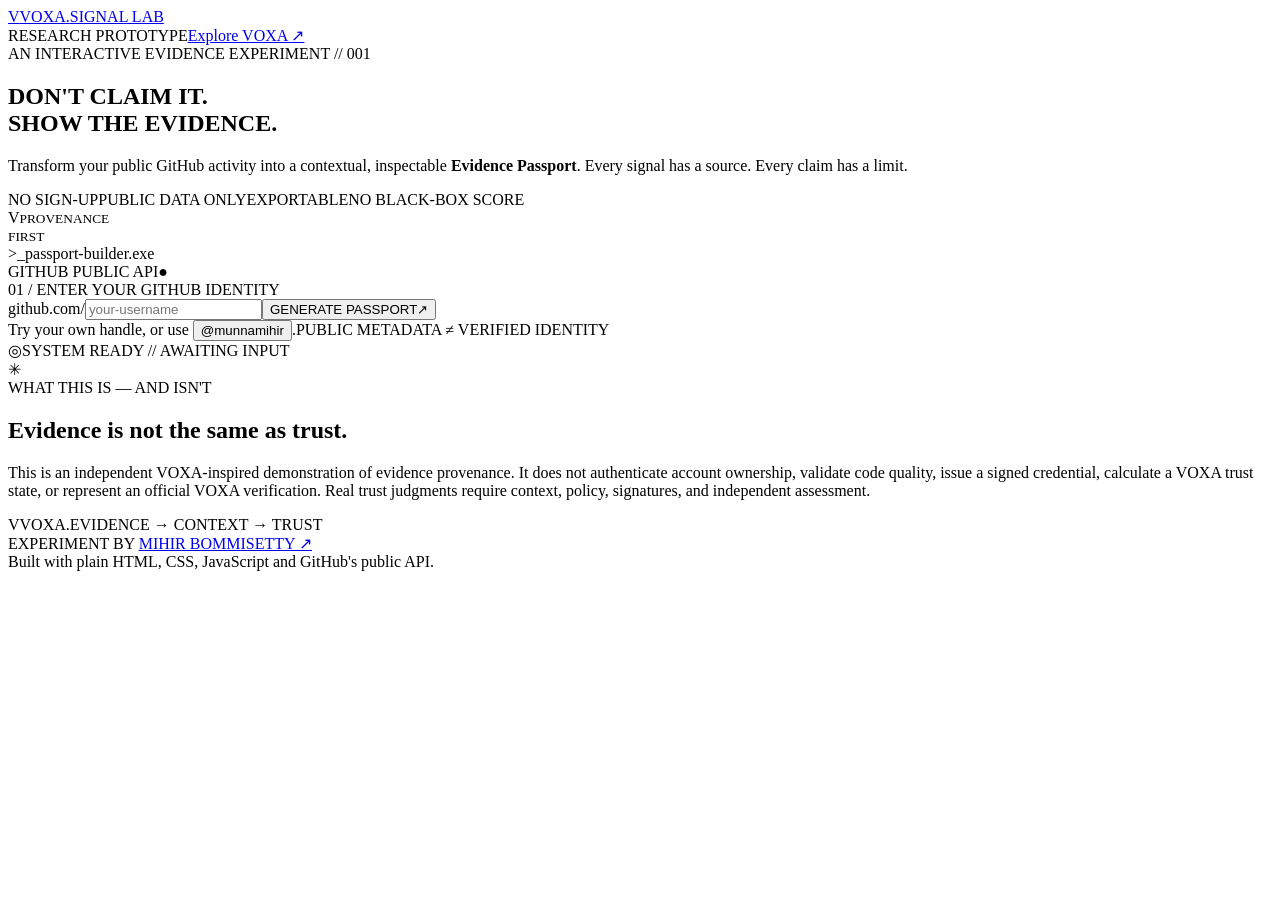
==== voxa-studio/index.html @ b82a83d1 "feat: publish VOXA Signal Lab visitor app (voxa-studio/index.html)" ====
<!doctype html>
<html lang="en">
<head>
  <meta charset="utf-8" />
  <meta name="viewport" content="width=device-width, initial-scale=1" />
  <meta name="theme-color" content="#080c16" />
  <meta name="description" content="VOXA Signal Lab: turn public GitHub repository evidence into a transparent, inspectable portfolio card. No fake trust scores, no login required." />
  <title>VOXA // Signal Lab — Create an Evidence Passport</title>
  <link rel="icon" href="data:image/svg+xml,%3Csvg xmlns='http://www.w3.org/2000/svg' viewBox='0 0 64 64'%3E%3Crect width='64' height='64' rx='14' fill='%23080c16'/%3E%3Cpath d='M13 18 31 49 51 18' fill='none' stroke='%2358f0d0' stroke-width='6'/%3E%3C/svg%3E" />
  <link rel="stylesheet" href="./styles.css" />
  <script defer src="./app.js"></script>
</head>
<body>
  <div class="ambience" aria-hidden="true"><div class="halo h1"></div><div class="halo h2"></div></div>
  <div class="shell">
    <header class="topbar">
      <a class="brand" href="./" aria-label="VOXA Signal Lab home"><span class="brand-mark">V</span><span class="brand-name">VOXA<span class="muted-dot">.</span></span><span class="brand-divider"></span><span class="brand-context">SIGNAL LAB</span></a>
      <div class="top-actions"><span class="online"><span class="online-dot"></span> RESEARCH PROTOTYPE</span><a class="outline-link" href="https://voxa-wine-alpha.vercel.app/" target="_blank" rel="noopener noreferrer">Explore VOXA <span aria-hidden="true">↗</span></a></div>
    </header>
    <main>
      <section class="hero">
        <div class="eyebrow"><span class="eyebrow-line"></span> AN INTERACTIVE EVIDENCE EXPERIMENT <span class="mono tiny">// 001</span></div>
        <div class="hero-columns">
          <div class="hero-copy">
            <h1>DON'T CLAIM IT.<br /><span>SHOW THE EVIDENCE.</span></h1>
            <p class="hero-description">Transform your public GitHub activity into a contextual, inspectable <strong>Evidence Passport</strong>. Every signal has a source. Every claim has a limit.</p>
            <div class="hero-badges"><span>NO SIGN-UP</span><span>PUBLIC DATA ONLY</span><span>EXPORTABLE</span><span>NO BLACK-BOX SCORE</span></div>
          </div>
          <div class="radar" aria-hidden="true"><div class="radar-ring outer"></div><div class="radar-ring middle"></div><div class="radar-ring inner"></div><div class="radar-cross x"></div><div class="radar-cross y"></div><div class="radar-core"><span>V</span><small>PROVENANCE<br />FIRST</small></div><div class="radar-point p1"></div><div class="radar-point p2"></div><div class="radar-point p3"></div><div class="radar-scan"></div></div>
        </div>
      </section>
      <section class="console" aria-label="Create an evidence passport">
        <div class="panel-top"><div class="panel-title"><span class="terminal-icon">&gt;_</span><span>passport-builder.exe</span></div><div class="panel-top-right"><span>GITHUB PUBLIC API</span><span class="console-indicator">●</span></div></div>
        <div class="console-body">
          <label class="input-label" for="githubUsername">01 / ENTER YOUR GITHUB IDENTITY</label>
          <form id="scanForm" class="entry-row"><span class="entry-prefix">github.com/</span><input id="githubUsername" name="username" placeholder="your-username" autocomplete="off" spellcheck="false" maxlength="39" required aria-describedby="scanHelp" /><button id="scanButton" type="submit"><span id="scanButtonText">GENERATE PASSPORT</span><span aria-hidden="true">↗</span></button></form>
          <div class="input-footer"><span id="scanHelp">Try your own handle, or use <button type="button" id="demoHandle" class="text-button">@munnamihir</button>.</span><span>PUBLIC METADATA ≠ VERIFIED IDENTITY</span></div>
          <div id="statusPanel" class="status-panel" role="status" aria-live="polite"><span class="status-icon">◎</span><span id="statusText">SYSTEM READY // AWAITING INPUT</span></div>
        </div>
      </section>
      <section id="results" class="results" hidden aria-label="Generated evidence passport">
        <div class="results-heading"><div><div class="section-eyebrow">SCAN COMPLETE / EVIDENCE INSPECTOR</div><h2>Your public signal. <span>In context.</span></h2></div><span id="lastUpdated" class="results-date"></span></div>
        <div class="dashboard">
          <div class="glass identity-card"><div class="card-overline">SUBJECT // PUBLIC GITHUB PROFILE</div><div class="identity-line"><img id="avatar" class="avatar" alt="GitHub profile avatar" src="" /><div><div id="displayName" class="identity-name">—</div><a id="profileLink" href="#" target="_blank" rel="noopener noreferrer" class="identity-handle">— ↗</a></div></div><p class="identity-note">Account metadata is retrieved from GitHub. The person controlling this session has <strong>not</strong> been identity-verified by VOXA.</p><div class="stat-row"><div><strong id="repoCount">—</strong><small>PUBLIC OWNED REPOS<br />IN SAMPLE</small></div><div><strong id="starCount">—</strong><small>STARS ON SAMPLED<br />REPOSITORIES</small></div><div><strong id="langCount">—</strong><small>PRIMARY<br />LANGUAGES</small></div></div></div>
          <div class="glass breakdown-card"><div class="card-overline">DISTRIBUTION // PRIMARY REPO LANGUAGES</div><div class="chart-flex"><div id="donut" class="donut" role="img" aria-label="Language distribution"><div class="donut-inner"><b id="donutCenter">—</b><small>REPOS</small></div></div><div id="legend" class="legend"></div></div><p class="small-note">One primary-language count per repository, not code-byte proportions or a measure of skill.</p></div>
          <div class="glass context-card"><div class="card-overline">CONTEXT ENGINE // TRANSPARENT KEYWORDS</div><label class="input-label" for="contextSelect">CHOOSE WHAT TO EXPLORE</label><select id="contextSelect"><option value="all">All public engineering activity</option><option value="security">Security & cryptography</option><option value="ai">AI & automation</option><option value="reliability">Reliability & safety</option><option value="platforms">Systems & infrastructure</option></select><p id="contextDescription" class="context-explanation"></p><div class="context-result"><strong id="contextCount">—</strong><span>REPOS MATCHING THIS CONTEXT<br /><em>Keyword match only — not an ability rating</em></span></div><div class="transparent-tag">RULE-BASED • INSPECTABLE • NOT A TRUST SCORE</div></div>
          <div class="glass orbit-card"><div class="card-overline">EVIDENCE GRAPH // FOLLOW THE SOURCE</div><div class="orbit-hint">Click a node to open the actual repository.</div><div id="orbitViz" class="orbit-viz"><div class="orbit-grid"></div><div id="orbitNodes"></div><div class="orbit-center">YOU<span>PUBLIC<br />EVIDENCE</span></div></div><p class="small-note">Orbit layout is illustrative. Node positions do not imply social trust, influence or relationships.</p></div>
        </div>
        <div class="glass manifest"><div class="manifest-head"><div><div class="card-overline">PROVENANCE / EVIDENCE MANIFEST</div><h3>Inspect what went into your card.</h3></div><span id="sampleNote" class="pill">PUBLIC SOURCE DATA</span></div><div id="repoList" class="repo-list"></div><div class="manifest-end">Every repository link opens on GitHub. Data can change after this scan.</div></div>
        <div class="glass output-panel"><div><div class="card-overline">OUTPUT / YOUR PORTABLE ARTIFACT</div><h3>Take the evidence with you.</h3><p>Export a stylish SVG passport, copy a link to recreate the scan, or download a transparent machine-readable evidence manifest.</p><div class="output-buttons"><button id="downloadSvg" class="primary-small" type="button">↓ DOWNLOAD CARD .SVG</button><button id="downloadJson" type="button">↓ EVIDENCE .JSON</button><button id="copyLink" type="button">⧉ COPY SHARE LINK</button><button id="copyBadge" type="button">⧉ COPY GITHUB BADGE</button></div><p id="copyStatus" role="status" aria-live="polite" class="small-note"></p></div><div id="cardPreview" class="card-preview" aria-label="Passport SVG preview"></div></div>
      </section>
      <section class="ethos"><div class="ethos-icon">✳</div><div><div class="section-eyebrow">WHAT THIS IS — AND ISN'T</div><h2>Evidence is not the same as trust.</h2><p>This is an independent VOXA-inspired demonstration of evidence provenance. It does not authenticate account ownership, validate code quality, issue a signed credential, calculate a VOXA trust state, or represent an official VOXA verification. Real trust judgments require context, policy, signatures, and independent assessment.</p></div></section>
    </main>
    <footer><div class="brand foot-brand"><span class="brand-mark">V</span><span class="brand-name">VOXA<span class="muted-dot">.</span></span><span class="brand-context">EVIDENCE → CONTEXT → TRUST</span></div><div>EXPERIMENT BY <a href="https://github.com/munnamihir" target="_blank" rel="noopener noreferrer">MIHIR BOMMISETTY ↗</a><br /><span>Built with plain HTML, CSS, JavaScript and GitHub's public API.</span></div></footer>
  </div>
</body>
</html>
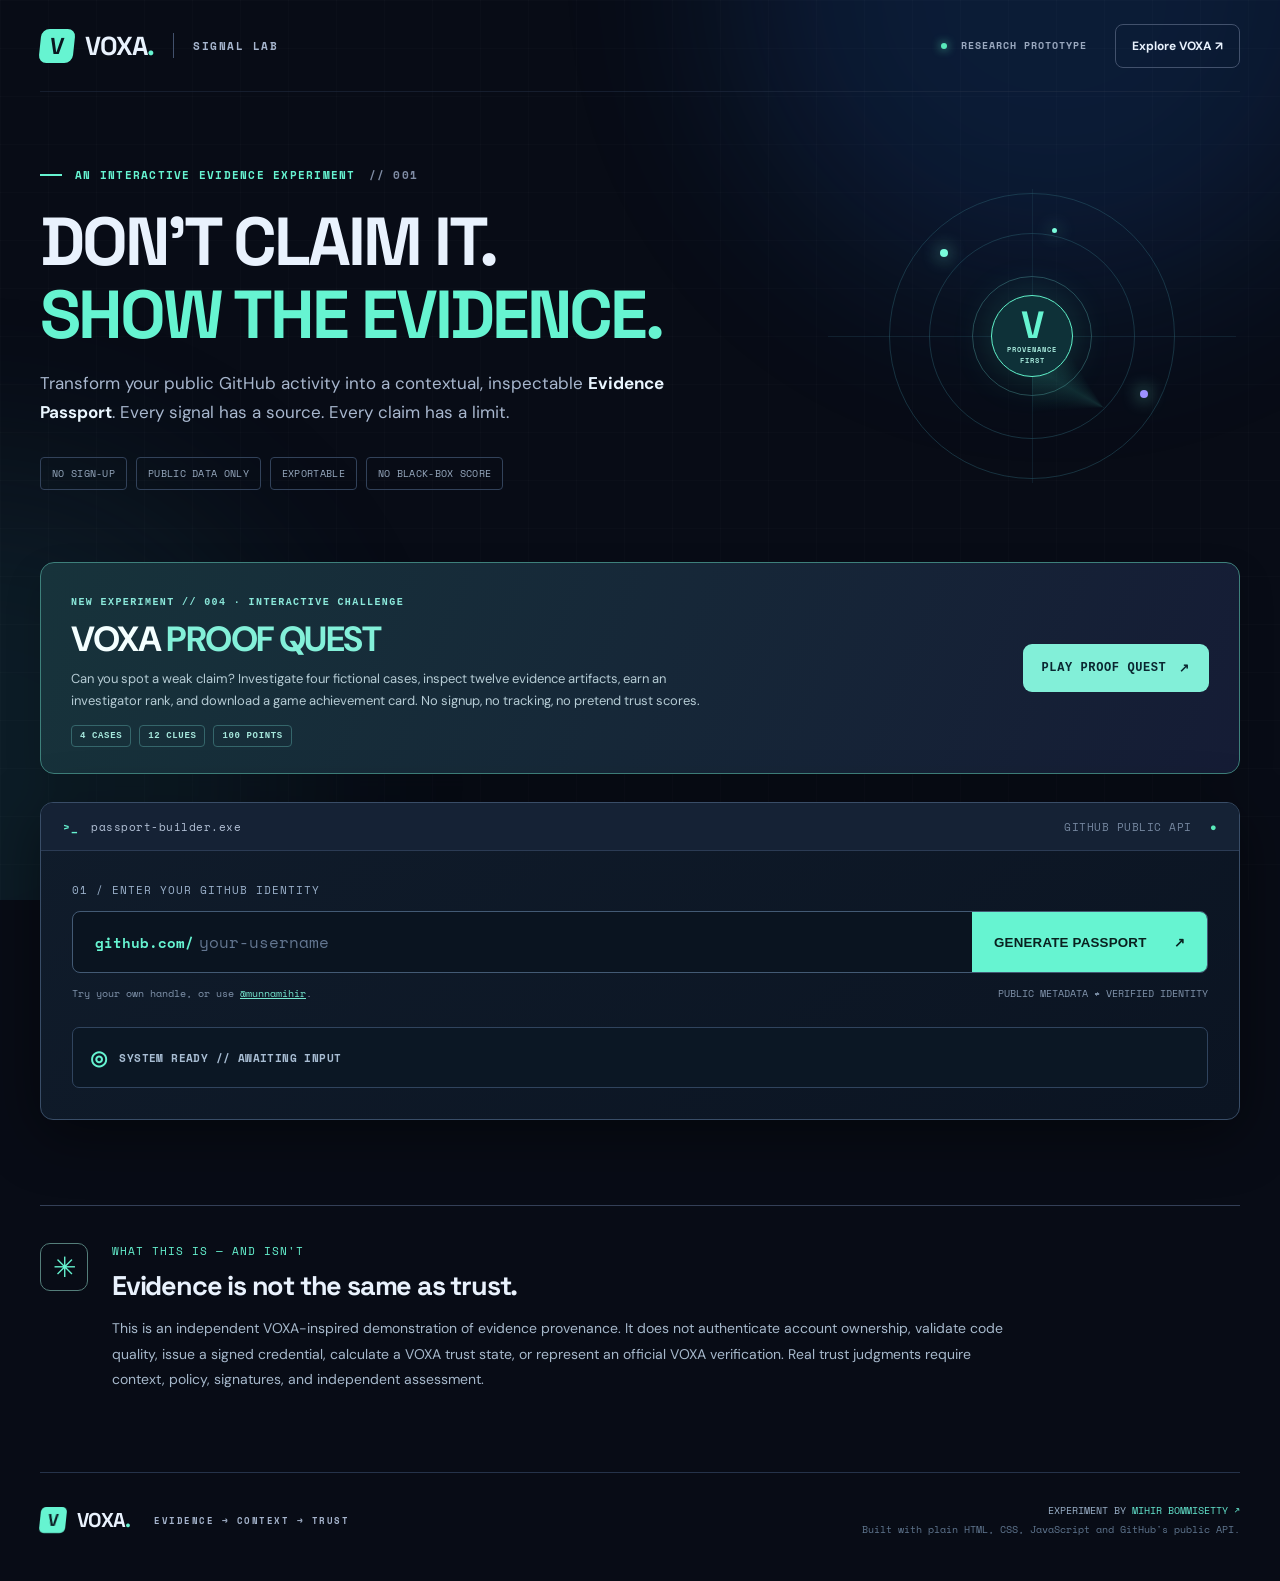
==== commit af724e31: "feat: add playable VOXA Proof Quest and Signal Lab launch panel" ====
--- a/voxa-studio/index.html
+++ b/voxa-studio/index.html
@@ -9,6 +9,10 @@
   <link rel="icon" href="data:image/svg+xml,%3Csvg xmlns='http://www.w3.org/2000/svg' viewBox='0 0 64 64'%3E%3Crect width='64' height='64' rx='14' fill='%23080c16'/%3E%3Cpath d='M13 18 31 49 51 18' fill='none' stroke='%2358f0d0' stroke-width='6'/%3E%3C/svg%3E" />
   <link rel="stylesheet" href="./styles.css" />
   <script defer src="./app.js"></script>
+<style>
+.proof-quest-promo{display:flex;align-items:center;justify-content:space-between;gap:28px;margin:16px 0 28px;padding:26px 30px;border:1px solid #3e807b;border-radius:14px;background:linear-gradient(112deg,#17333b,#151c35);box-shadow:0 15px 36px rgba(0,0,0,.15)}
+.proof-quest-copy{min-width:0;max-width:700px}.proof-quest-eyebrow{font:700 10px ui-monospace,monospace;letter-spacing:.14em;color:#8be9db}.proof-quest-promo h2{font-size:clamp(23px,3vw,35px);margin:8px 0;color:#f4ffff;line-height:1.2;letter-spacing:-.04em}.proof-quest-promo h2 span{color:#83f0d9}.proof-quest-promo p{max-width:660px;color:#b6ccd5;font-size:13px;line-height:1.7;margin:0 0 13px}.proof-quest-tags{display:flex;gap:8px;flex-wrap:wrap}.proof-quest-tags span{border:1px solid #35666b;border-radius:4px;padding:5px 8px;font:700 9px ui-monospace,monospace;letter-spacing:.07em;color:#a6e8dd}.proof-quest-start{display:inline-flex;align-items:center;justify-content:center;white-space:nowrap;min-width:184px;min-height:48px;padding:13px 19px;border-radius:9px;background:#82efd8;color:#0a2731!important;font:800 12px ui-monospace,monospace;letter-spacing:.05em;text-decoration:none}.proof-quest-start:hover{filter:brightness(1.10)}.proof-quest-start:focus-visible{outline:3px solid white;outline-offset:4px}.proof-quest-start span{margin-left:13px}@media(max-width:720px){.proof-quest-promo{flex-direction:column;align-items:stretch;padding:22px}.proof-quest-start{width:100%}}
+</style>
 </head>
 <body>
   <div class="ambience" aria-hidden="true"><div class="halo h1"></div><div class="halo h2"></div></div>
@@ -29,6 +33,15 @@
           <div class="radar" aria-hidden="true"><div class="radar-ring outer"></div><div class="radar-ring middle"></div><div class="radar-ring inner"></div><div class="radar-cross x"></div><div class="radar-cross y"></div><div class="radar-core"><span>V</span><small>PROVENANCE<br />FIRST</small></div><div class="radar-point p1"></div><div class="radar-point p2"></div><div class="radar-point p3"></div><div class="radar-scan"></div></div>
         </div>
       </section>
+      <section class="proof-quest-promo" aria-labelledby="proofQuestPromoHeading">
+  <div class="proof-quest-copy">
+    <span class="proof-quest-eyebrow">NEW EXPERIMENT // 004 · INTERACTIVE CHALLENGE</span>
+    <h2 id="proofQuestPromoHeading">VOXA <span>PROOF QUEST</span></h2>
+    <p>Can you spot a weak claim? Investigate four fictional cases, inspect twelve evidence artifacts, earn an investigator rank, and download a game achievement card. No signup, no tracking, no pretend trust scores.</p>
+    <div class="proof-quest-tags"><span>4 CASES</span><span>12 CLUES</span><span>100 POINTS</span></div>
+  </div>
+  <a class="proof-quest-start" href="./proof-quest/" aria-label="Play VOXA Proof Quest">PLAY PROOF QUEST <span aria-hidden="true">↗</span></a>
+</section>
       <section class="console" aria-label="Create an evidence passport">
         <div class="panel-top"><div class="panel-title"><span class="terminal-icon">&gt;_</span><span>passport-builder.exe</span></div><div class="panel-top-right"><span>GITHUB PUBLIC API</span><span class="console-indicator">●</span></div></div>
         <div class="console-body">
--- a/voxa-studio/styles.css
+++ b/voxa-studio/styles.css
@@ -0,0 +1,6 @@
+@import url('https://fonts.googleapis.com/css2?family=DM+Sans:wght@400;500;600;700;800&family=Space+Grotesk:wght@400;500;600;700&family=Space+Mono:wght@400;700&display=swap');
+:root{color-scheme:dark;--bg:#080c16;--panel:#0d1422;--panel2:#111a2a;--line:#28334a;--muted:#8d9ab2;--white:#e9f2fd;--teal:#66f4d1;--cyan:#57cfff;--purple:#a694ff;--gold:#ffcb74;--blue:#5276ff;font-family:'DM Sans',sans-serif}*{box-sizing:border-box}html{scroll-behavior:smooth}body{margin:0;background:var(--bg);color:var(--white);min-width:320px}body:before{content:"";position:fixed;inset:0;background-image:linear-gradient(#ffffff04 1px,transparent 1px),linear-gradient(90deg,#ffffff04 1px,transparent 1px);background-size:48px 48px;pointer-events:none;z-index:-1}.ambience{position:fixed;inset:0;overflow:hidden;pointer-events:none;z-index:-2}.halo{position:absolute;width:650px;height:650px;border-radius:100%;filter:blur(95px);opacity:.16}.halo.h1{top:-350px;right:-100px;background:#216fe1}.halo.h2{top:460px;left:-350px;background:#286f7d}.shell{width:min(1200px,calc(100% - 56px));margin:auto}.topbar{min-height:92px;display:flex;align-items:center;justify-content:space-between;border-bottom:1px solid #24304780;gap:16px}.brand{display:flex;align-items:center;text-decoration:none;color:var(--white);gap:11px}.brand-mark{display:flex;align-items:center;justify-content:center;background:var(--teal);color:#0a1720;width:34px;height:34px;border-radius:8px;font:900 23px 'Space Grotesk',Arial,sans-serif;transform:skew(-6deg)}.brand-name{font:700 26px 'Space Grotesk',Arial,sans-serif;letter-spacing:-1px}.muted-dot{color:var(--teal)}.brand-divider{width:1px;height:25px;background:#42516c;margin:0 8px}.brand-context{font:700 11px 'Space Mono',monospace;letter-spacing:1.5px;color:#a6b5cd}.top-actions{display:flex;align-items:center;gap:28px}.online{font:700 10px 'Space Mono',monospace;letter-spacing:1px;color:#9ba9c0}.online-dot,.console-indicator{color:#59eaba}.online-dot{display:inline-block;width:6px;height:6px;background:#59eaba;border-radius:100%;margin-right:7px;box-shadow:0 0 10px #59eaba}.outline-link{border:1px solid #42516c;color:var(--white);text-decoration:none;padding:13px 16px;border-radius:8px;font-size:12px;font-weight:700}.outline-link:hover{border-color:var(--teal);color:var(--teal)}.hero{padding:75px 0 56px}.eyebrow,.section-eyebrow,.card-overline,.input-label,.panel-top,.input-footer,.results-date,.manifest-end,.tiny,.hero-badges,.transparent-tag,.small-note,.repo-meta,.pill,.foot-brand+div{font-family:'Space Mono',monospace,monospace}.eyebrow{font-size:11px;color:var(--teal);font-weight:700;letter-spacing:1.25px;display:flex;align-items:center;gap:13px}.eyebrow-line{display:inline-block;width:22px;height:2px;background:var(--teal)}.tiny{color:#7f8ca4}.hero-columns{display:grid;grid-template-columns:minmax(0,1.45fr) minmax(280px,.8fr);gap:30px;align-items:center}.hero h1{font:700 clamp(40px,5.3vw,74px)/1.07 'Space Grotesk',Arial,sans-serif;letter-spacing:-3px;margin:23px 0 18px}.hero h1 span{color:var(--teal)}.hero-description{font-size:17px;line-height:1.7;max-width:630px;color:#a8b7ce}.hero-description strong{color:#eaf6ff}.hero-badges{display:flex;gap:9px;flex-wrap:wrap;margin-top:30px}.hero-badges span{padding:8px 11px;border:1px solid #32425a;color:#97a9bf;border-radius:4px;font-size:10px;letter-spacing:.3px}.radar{height:300px;width:100%;position:relative;overflow:hidden;display:flex;align-items:center;justify-content:center}.radar-ring{position:absolute;border-radius:50%;border:1px solid #2e647470}.radar-ring.outer{width:286px;height:286px}.radar-ring.middle{width:206px;height:206px}.radar-ring.inner{width:120px;height:120px;border-color:#5eaeaf5e}.radar-cross{position:absolute;background:#28516345}.radar-cross.x{height:1px;width:98%}.radar-cross.y{height:98%;width:1px}.radar-core{z-index:2;width:82px;height:82px;border-radius:50%;background:#0e3138;border:1px solid #60f2ca;box-shadow:0 0 42px #4be9be30;display:flex;flex-direction:column;align-items:center;justify-content:center}.radar-core>span{font:800 38px 'Space Grotesk',Arial,sans-serif;color:var(--teal);line-height:1}.radar-core small{font:700 7px 'Space Mono',monospace;color:#a3e5d8;letter-spacing:1px;text-align:center}.radar-point{width:8px;height:8px;background:#7afcdc;box-shadow:0 0 17px #7afcdc;position:absolute;border-radius:50%;z-index:2}.radar-point.p1{top:21%;left:28%}.radar-point.p2{top:68%;right:22%;background:#9d90ff}.radar-point.p3{top:14%;right:44%;width:5px;height:5px}.radar-scan{position:absolute;width:143px;height:143px;left:50%;top:50%;transform-origin:0 0;background:conic-gradient(from 265deg,transparent 0deg,#4ceacc23 35deg,transparent 64deg 360deg);animation:spin 9s linear infinite;z-index:1}@keyframes spin{to{transform:rotate(360deg)}}.console{border:1px solid #394d67;background:linear-gradient(145deg,#101c2b,#0b1422);border-radius:13px;box-shadow:0 14px 60px #0007;overflow:hidden}.panel-top{height:48px;background:#152235;border-bottom:1px solid #2b3b54;display:flex;align-items:center;justify-content:space-between;padding:0 22px;color:#b4c2d7;font-size:11px;letter-spacing:.5px}.panel-title{display:flex;align-items:center;gap:13px}.terminal-icon{color:var(--teal);font-weight:700}.panel-top-right{display:flex;gap:18px;color:#75879f}.console-body{padding:31px}.input-label{font-size:11px;color:#9bb1cb;letter-spacing:1px;display:block;margin-bottom:13px}.entry-row{display:flex;align-items:center;min-height:62px;border:1px solid #435a74;border-radius:8px;background:#0a1420;overflow:hidden}.entry-prefix{padding-left:22px;color:var(--teal);font:700 14px 'Space Mono',monospace}.entry-row input{flex:1;min-width:0;height:60px;border:0;outline:0;background:transparent;color:white;font:500 16px 'Space Mono',monospace;padding:0 5px}.entry-row input::placeholder{color:#637690}.entry-row:focus-within{border-color:#67eacb;box-shadow:0 0 0 2px #6ef7d019}.entry-row button,.primary-small{background:var(--teal);color:#09211f;border:none;font-weight:800;letter-spacing:.2px;cursor:pointer}.entry-row button{align-self:stretch;min-width:235px;padding:0 22px;display:flex;justify-content:space-between;align-items:center;gap:18px}.entry-row button:hover,.primary-small:hover{background:#aeffe9}.entry-row button:disabled{opacity:.6;cursor:progress}.input-footer{display:flex;justify-content:space-between;gap:15px;margin-top:13px;font-size:10px;color:#8194ac}.text-button{border:0;background:none;color:#76e8d0;text-decoration:underline;cursor:pointer;padding:0;font:inherit}.status-panel{display:flex;align-items:center;gap:12px;padding:15px 17px;border:1px solid #30445e;background:#0b1724;margin-top:26px;border-radius:7px;font:700 11px 'Space Mono',monospace;color:#a8bdd3;letter-spacing:.4px}.status-icon{color:var(--teal);font-size:20px}.status-panel.error{border-color:#a74e66;color:#ff9fac}.status-panel.success{border-color:#3b7d70;color:#87e9d0}.results{padding-top:77px}.results-heading{display:flex;align-items:end;justify-content:space-between;margin-bottom:25px;gap:16px}.section-eyebrow{font-size:11px;color:var(--teal);letter-spacing:1px}.results h2,.ethos h2{font:700 37px/1.17 'Space Grotesk',Arial,sans-serif;letter-spacing:-1.2px;margin:11px 0 0}.results h2 span{color:var(--teal)}.results-date{font-size:10px;color:#879bb4}.dashboard{display:grid;grid-template-columns:1fr 1fr;gap:20px}.glass{background:linear-gradient(154deg,#111b2b 0%,#0b1422 100%);border:1px solid #32445e;border-radius:11px;padding:29px;min-width:0}.card-overline{font-size:10px;color:#8eabc4;letter-spacing:1.1px;margin-bottom:22px}.identity-line{display:flex;align-items:center;gap:15px}.avatar{width:66px;height:66px;border-radius:15px;border:2px solid #61eec5;background:#182b37}.identity-name{font:700 23px 'Space Grotesk',Arial,sans-serif;overflow-wrap:anywhere}.identity-handle{font:11px 'Space Mono',monospace;color:var(--teal);text-decoration:none}.identity-handle:hover{text-decoration:underline}.identity-note{color:#93a4bc;font-size:12px;line-height:1.7;margin:23px 0}.identity-note strong{color:#c7e0f2}.stat-row{border-top:1px solid #2b3b51;display:grid;grid-template-columns:repeat(3,1fr);padding-top:20px;gap:12px}.stat-row strong{display:block;font:700 31px 'Space Grotesk',Arial,sans-serif;color:#e5f7ff}.stat-row small{font:9px/1.5 'Space Mono',monospace;color:#8ea4b9}.chart-flex{display:flex;align-items:center;justify-content:space-evenly;gap:25px}.donut{height:190px;width:190px;flex-shrink:0;border-radius:50%;display:grid;place-items:center;background:conic-gradient(#34455e 0 100%);position:relative}.donut:after{content:"";position:absolute;inset:25px;border-radius:50%;background:#0f1928}.donut-inner{position:relative;z-index:1;text-align:center}.donut-inner b{display:block;font:700 32px 'Space Grotesk',Arial,sans-serif}.donut-inner small{font:10px 'Space Mono',monospace;color:#9cacc1}.legend{flex:1}.legend-row{display:flex;align-items:center;justify-content:space-between;gap:12px;margin:10px 0;font:10px 'Space Mono',monospace;color:#b3c5d5}.legend-row span{display:flex;align-items:center;gap:9px}.legend-swatch{width:7px;height:7px;border-radius:1px;flex-shrink:0}.small-note{font-size:10px;color:#71869f;line-height:1.7;margin-bottom:0}.context-card select{width:100%;background:#0a1422;border:1px solid #40546c;border-radius:6px;padding:14px;color:#e8f8ff;font:13px 'DM Sans';cursor:pointer}.context-explanation{font-size:12px;color:#9db0c5;min-height:45px;line-height:1.6}.context-result{display:flex;align-items:center;gap:17px;border-top:1px solid #34465d;border-bottom:1px solid #34465d;padding:17px 0}.context-result strong{font:700 50px 'Space Grotesk',Arial,sans-serif;color:var(--teal)}.context-result span{font:10px/1.8 'Space Mono',monospace;color:#bacadc}.context-result em{font-style:normal;color:#7790a8}.transparent-tag{color:#64c2aa;font-size:10px;margin-top:22px}.orbit-hint{font-size:12px;color:#a0b0c4}.orbit-viz{height:250px;position:relative;display:grid;place-items:center;overflow:hidden;margin:7px 0 12px}.orbit-grid{border:1px dashed #35546e;width:170px;height:170px;border-radius:50%;position:absolute}.orbit-grid:before{content:"";position:absolute;inset:-35px;border:1px dashed #2b4357;border-radius:50%}.orbit-center{z-index:1;position:absolute;width:79px;height:79px;border-radius:50%;background:#102c37;border:1px solid #5edbc6;box-shadow:0 0 32px #65e3c326;display:flex;flex-direction:column;align-items:center;justify-content:center;font:700 17px 'Space Grotesk',Arial,sans-serif;color:var(--teal)}.orbit-center span{text-align:center;font:7px/1.3 'Space Mono',monospace;letter-spacing:.5px;color:#9cdacc}.orbit-node{z-index:2;position:absolute;display:flex;align-items:center;justify-content:center;max-width:100px;padding:8px 9px;border:1px solid #5e78a0;border-radius:6px;color:#e8f9ff;background:#122134;font:10px 'Space Mono',monospace;white-space:nowrap;overflow:hidden;text-overflow:ellipsis;text-decoration:none;box-shadow:0 0 16px #0008;transform:translate(-50%,-50%)}.orbit-node:hover,.orbit-node:focus{border-color:#63f8d1;color:#5df5c8;z-index:3}.manifest{margin-top:20px}.manifest-head{display:flex;justify-content:space-between;align-items:center;gap:15px}.manifest h3,.output-panel h3{font:700 25px 'Space Grotesk',Arial,sans-serif;margin:0 0 16px}.pill{font-size:9px;border:1px solid #3a5f60;padding:9px 12px;color:#78dac8;white-space:nowrap}.repo-list{display:grid;grid-template-columns:1fr 1fr;gap:12px}.repo-item{border:1px solid #2c3d53;background:#0b1421;padding:16px;border-radius:7px;display:flex;justify-content:space-between;gap:12px}.repo-item a{color:#dcebf8;text-decoration:none;font-weight:700;font-size:13px;overflow-wrap:anywhere}.repo-item a:hover{color:var(--teal);text-decoration:underline}.repo-item p{font-size:11px;color:#8ca2b8;line-height:1.6;margin:7px 0 0}.repo-meta{font-size:10px;color:#8babca;white-space:nowrap;flex-shrink:0}.manifest-end{font-size:10px;color:#7288a0;margin-top:17px}.output-panel{display:grid;grid-template-columns:1fr 1fr;align-items:center;gap:22px;margin-top:20px}.output-panel p{color:#98acc1;font-size:13px;line-height:1.7}.output-buttons{display:flex;flex-wrap:wrap;gap:8px;margin-top:20px}.output-buttons button{padding:13px 12px;border:1px solid #3a5669;border-radius:5px;background:#142438;color:#b7d4eb;font:700 10px 'Space Mono',monospace;cursor:pointer}.output-buttons .primary-small{background:var(--teal);color:#082024;border-color:var(--teal)}.output-buttons button:hover{border-color:var(--teal)}.card-preview svg{width:100%;height:auto;border-radius:9px;box-shadow:0 15px 45px #0005}.ethos{border-top:1px solid #344057;display:flex;gap:24px;align-items:flex-start;margin:85px 0 65px;padding-top:37px}.ethos-icon{width:48px;height:48px;border:1px solid #547e7a;border-radius:10px;display:grid;place-items:center;flex-shrink:0;color:var(--teal);font-size:28px}.ethos h2{font-size:27px}.ethos p{font-size:14px;color:#a6b8cb;line-height:1.85;max-width:900px}footer{border-top:1px solid #25334a;display:flex;justify-content:space-between;align-items:center;padding:28px 0 42px;gap:20px}.foot-brand .brand-mark{width:26px;height:26px;font-size:17px;border-radius:5px}.foot-brand .brand-name{font-size:20px}.foot-brand .brand-context{margin-left:13px;font-size:9px}.foot-brand+div{color:#9bb1c9;font:10px/1.9 'Space Mono',monospace;text-align:right}.foot-brand+div a{color:#64e6ce;text-decoration:none}.foot-brand+div span{color:#60768f}
+@media(max-width:840px){.hero-columns{grid-template-columns:1fr}.radar{height:180px;opacity:.6}.radar-ring.outer{height:180px;width:180px}.radar-ring.middle{height:140px;width:140px}.radar-ring.inner{width:95px;height:95px}.hero{padding-top:54px}.dashboard,.output-panel{grid-template-columns:1fr}.top-actions .online{display:none}.chart-flex{justify-content:flex-start}.orbit-viz{height:270px}}
+@media(max-width:560px){.shell{width:calc(100% - 30px)}.topbar{min-height:70px}.brand-context{font-size:9px}.brand-divider{margin:0}.outline-link{padding:10px;font-size:10px}.hero{padding:44px 0 30px}.hero h1{font-size:39px;letter-spacing:-2px}.hero-description{font-size:14px}.hero-badges span{font-size:9px}.radar{display:none}.console-body{padding:17px}.entry-row{flex-wrap:wrap}.entry-prefix{padding-left:13px;font-size:12px}.entry-row input{font-size:13px;height:54px}.entry-row button{height:48px;min-width:100%;justify-content:center}.input-footer{flex-direction:column}.glass{padding:20px}.results h2{font-size:28px}.results-heading{align-items:start;flex-direction:column}.repo-list{grid-template-columns:1fr}.chart-flex{flex-direction:column}.donut{height:165px;width:165px}.legend{width:100%}.manifest-head{flex-direction:column;align-items:start}.ethos{gap:12px}.ethos h2{font-size:23px}footer{flex-direction:column;align-items:start}.foot-brand+div{text-align:left}.foot-brand .brand-context{display:none}}
+@media(prefers-reduced-motion:reduce){.radar-scan{animation:none}html{scroll-behavior:auto}}
+
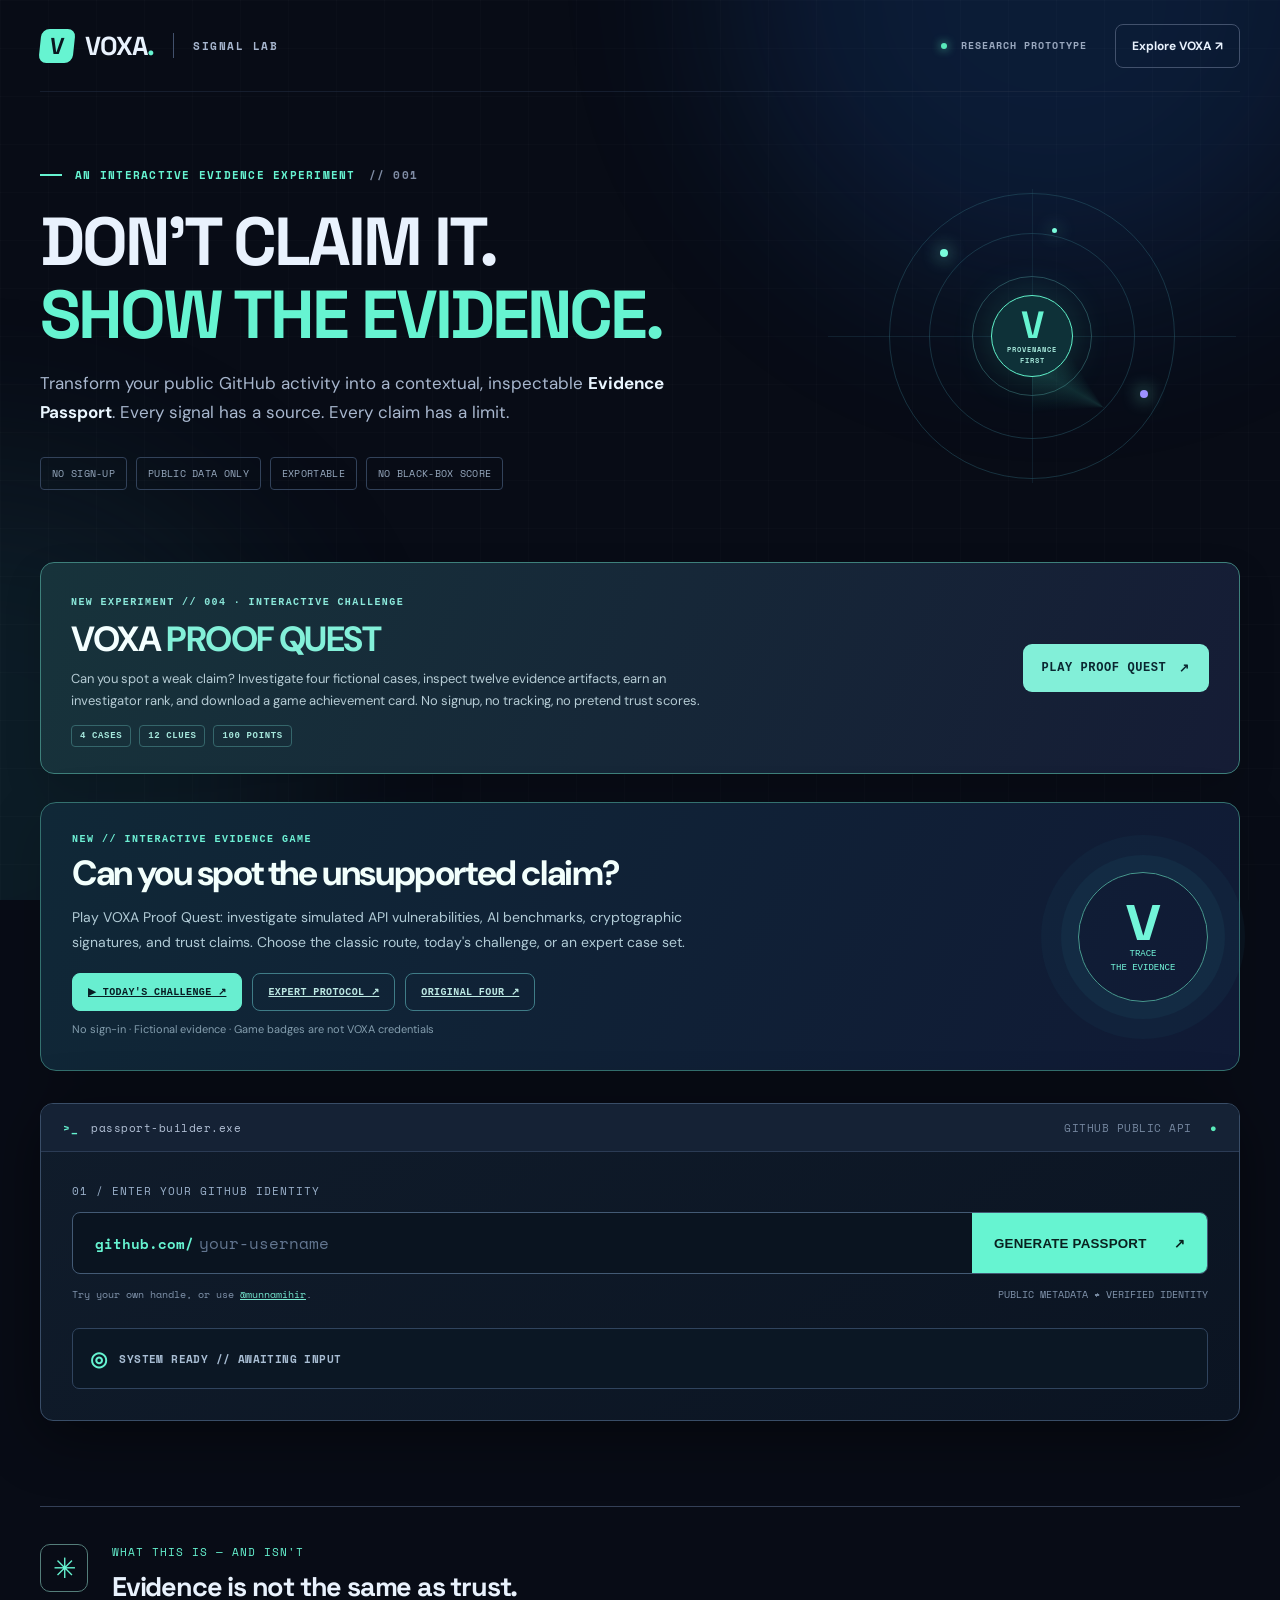
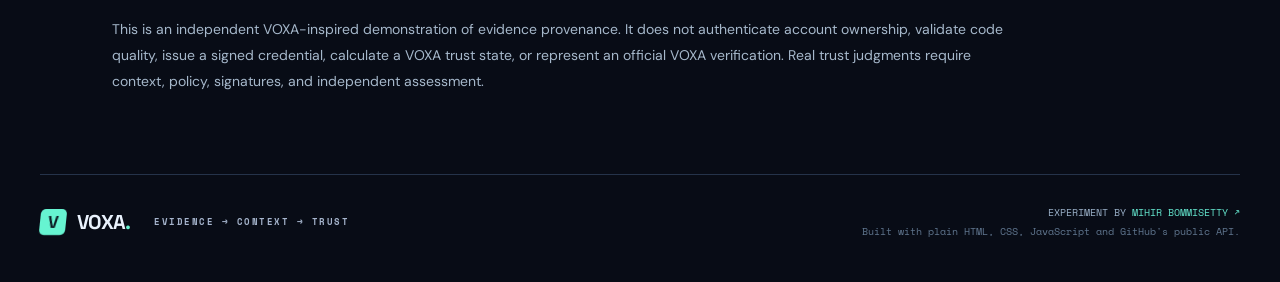
==== commit 49b3fcc4: "feat(signal-lab): add Daily Drop and Expert Quest launch portal" ====
--- a/voxa-studio/index.html
+++ b/voxa-studio/index.html
@@ -21,6 +21,20 @@
       <a class="brand" href="./" aria-label="VOXA Signal Lab home"><span class="brand-mark">V</span><span class="brand-name">VOXA<span class="muted-dot">.</span></span><span class="brand-divider"></span><span class="brand-context">SIGNAL LAB</span></a>
       <div class="top-actions"><span class="online"><span class="online-dot"></span> RESEARCH PROTOTYPE</span><a class="outline-link" href="https://voxa-wine-alpha.vercel.app/" target="_blank" rel="noopener noreferrer">Explore VOXA <span aria-hidden="true">↗</span></a></div>
     </header>
+
+<style>
+.challenge-portal{display:flex;align-items:center;gap:36px;justify-content:space-between;margin:0 0 32px;padding:31px;border:1px solid #34716f;border-radius:16px;background:linear-gradient(118deg,#102837,#101a35);box-shadow:0 18px 55px rgba(0,0,0,.17)}
+.challenge-portal h2{font-size:clamp(24px,3vw,35px);letter-spacing:-.04em;margin:5px 0 9px;color:#f2fffc}
+.challenge-portal p{font-size:14px;line-height:1.75;color:#b1cbd6;max-width:680px;margin:0}
+.quest-overline{color:#6ef1d5;font:700 10px ui-monospace,monospace;letter-spacing:.15em}
+.quest-portal-actions{display:flex;flex-wrap:wrap;align-items:center;gap:10px;margin:19px 0 9px}
+.quest-portal-actions a{padding:12px 15px;border:1px solid #3f7c87;border-radius:8px;color:#bce8e3;font:700 10px ui-monospace,monospace;letter-spacing:.04em}
+.quest-portal-actions a.quest-primary{background:#68eed0;border-color:#68eed0;color:#071d23}
+.challenge-portal .quest-portal-note{font-size:11px;color:#849eae}
+.quest-orb{border:1px solid #47998f;border-radius:50%;box-shadow:0 0 0 17px #1c526430,0 0 0 37px #1c526421;display:flex;flex-direction:column;align-items:center;justify-content:center;flex:none;width:130px;height:130px;color:#72f5d9}
+.quest-orb span{font-size:50px;line-height:1;font-weight:900}.quest-orb small{font:9px ui-monospace,monospace;line-height:1.5;text-align:center}
+@media(max-width:680px){.challenge-portal{padding:21px}.quest-orb{display:none}.quest-portal-actions a{width:100%;text-align:center}}
+</style>
     <main>
       <section class="hero">
         <div class="eyebrow"><span class="eyebrow-line"></span> AN INTERACTIVE EVIDENCE EXPERIMENT <span class="mono tiny">// 001</span></div>
@@ -42,6 +56,12 @@
   </div>
   <a class="proof-quest-start" href="./proof-quest/" aria-label="Play VOXA Proof Quest">PLAY PROOF QUEST <span aria-hidden="true">↗</span></a>
 </section>
+
+      <section class="challenge-portal" aria-labelledby="questPortalTitle">
+        <div><div class="quest-overline">NEW // INTERACTIVE EVIDENCE GAME</div><h2 id="questPortalTitle">Can you spot the unsupported claim?</h2><p>Play VOXA Proof Quest: investigate simulated API vulnerabilities, AI benchmarks, cryptographic signatures, and trust claims. Choose the classic route, today's challenge, or an expert case set.</p>
+          <div class="quest-portal-actions"><a class="quest-primary" href="./proof-quest/?mode=daily">▶ TODAY'S CHALLENGE ↗</a><a href="./proof-quest/?mode=expert">EXPERT PROTOCOL ↗</a><a href="./proof-quest/">ORIGINAL FOUR ↗</a></div><p class="quest-portal-note">No sign-in · Fictional evidence · Game badges are not VOXA credentials</p>
+        </div><div class="quest-orb" aria-hidden="true"><span>V</span><small>TRACE<br />THE EVIDENCE</small></div>
+      </section>
       <section class="console" aria-label="Create an evidence passport">
         <div class="panel-top"><div class="panel-title"><span class="terminal-icon">&gt;_</span><span>passport-builder.exe</span></div><div class="panel-top-right"><span>GITHUB PUBLIC API</span><span class="console-indicator">●</span></div></div>
         <div class="console-body">
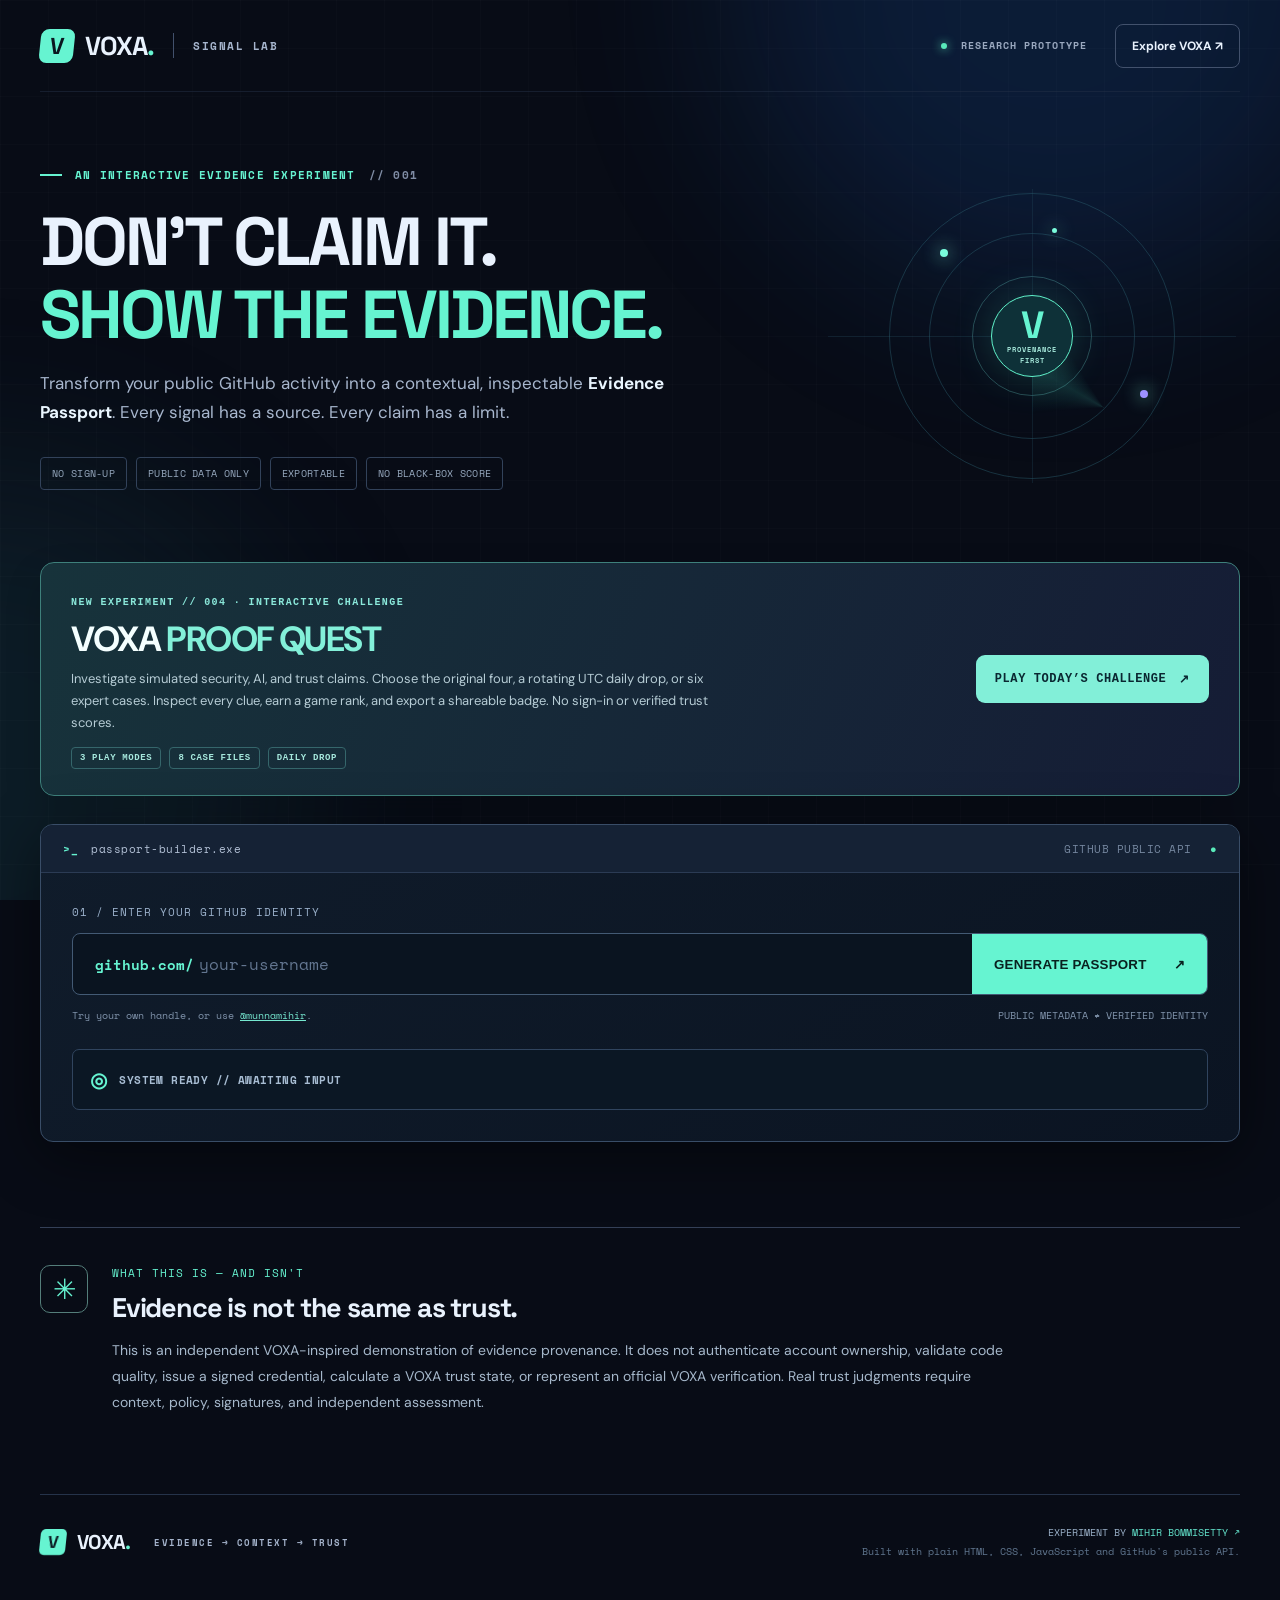
==== commit 14cece34: "feat(signal-lab): upgrade existing Proof Quest card with daily challenge CTA" ====
--- a/voxa-studio/index.html
+++ b/voxa-studio/index.html
@@ -22,20 +22,7 @@
       <div class="top-actions"><span class="online"><span class="online-dot"></span> RESEARCH PROTOTYPE</span><a class="outline-link" href="https://voxa-wine-alpha.vercel.app/" target="_blank" rel="noopener noreferrer">Explore VOXA <span aria-hidden="true">↗</span></a></div>
     </header>
 
-<style>
-.challenge-portal{display:flex;align-items:center;gap:36px;justify-content:space-between;margin:0 0 32px;padding:31px;border:1px solid #34716f;border-radius:16px;background:linear-gradient(118deg,#102837,#101a35);box-shadow:0 18px 55px rgba(0,0,0,.17)}
-.challenge-portal h2{font-size:clamp(24px,3vw,35px);letter-spacing:-.04em;margin:5px 0 9px;color:#f2fffc}
-.challenge-portal p{font-size:14px;line-height:1.75;color:#b1cbd6;max-width:680px;margin:0}
-.quest-overline{color:#6ef1d5;font:700 10px ui-monospace,monospace;letter-spacing:.15em}
-.quest-portal-actions{display:flex;flex-wrap:wrap;align-items:center;gap:10px;margin:19px 0 9px}
-.quest-portal-actions a{padding:12px 15px;border:1px solid #3f7c87;border-radius:8px;color:#bce8e3;font:700 10px ui-monospace,monospace;letter-spacing:.04em}
-.quest-portal-actions a.quest-primary{background:#68eed0;border-color:#68eed0;color:#071d23}
-.challenge-portal .quest-portal-note{font-size:11px;color:#849eae}
-.quest-orb{border:1px solid #47998f;border-radius:50%;box-shadow:0 0 0 17px #1c526430,0 0 0 37px #1c526421;display:flex;flex-direction:column;align-items:center;justify-content:center;flex:none;width:130px;height:130px;color:#72f5d9}
-.quest-orb span{font-size:50px;line-height:1;font-weight:900}.quest-orb small{font:9px ui-monospace,monospace;line-height:1.5;text-align:center}
-@media(max-width:680px){.challenge-portal{padding:21px}.quest-orb{display:none}.quest-portal-actions a{width:100%;text-align:center}}
-</style>
-    <main>
+<main>
       <section class="hero">
         <div class="eyebrow"><span class="eyebrow-line"></span> AN INTERACTIVE EVIDENCE EXPERIMENT <span class="mono tiny">// 001</span></div>
         <div class="hero-columns">
@@ -51,18 +38,12 @@
   <div class="proof-quest-copy">
     <span class="proof-quest-eyebrow">NEW EXPERIMENT // 004 · INTERACTIVE CHALLENGE</span>
     <h2 id="proofQuestPromoHeading">VOXA <span>PROOF QUEST</span></h2>
-    <p>Can you spot a weak claim? Investigate four fictional cases, inspect twelve evidence artifacts, earn an investigator rank, and download a game achievement card. No signup, no tracking, no pretend trust scores.</p>
-    <div class="proof-quest-tags"><span>4 CASES</span><span>12 CLUES</span><span>100 POINTS</span></div>
+    <p>Investigate simulated security, AI, and trust claims. Choose the original four, a rotating UTC daily drop, or six expert cases. Inspect every clue, earn a game rank, and export a shareable badge. No sign-in or verified trust scores.</p>
+    <div class="proof-quest-tags"><span>3 PLAY MODES</span><span>8 CASE FILES</span><span>DAILY DROP</span></div>
   </div>
-  <a class="proof-quest-start" href="./proof-quest/" aria-label="Play VOXA Proof Quest">PLAY PROOF QUEST <span aria-hidden="true">↗</span></a>
+  <a class="proof-quest-start" href="./proof-quest/?mode=daily" aria-label="Play today’s VOXA Proof Quest challenge">PLAY TODAY’S CHALLENGE <span aria-hidden="true">↗</span></a>
 </section>
-
-      <section class="challenge-portal" aria-labelledby="questPortalTitle">
-        <div><div class="quest-overline">NEW // INTERACTIVE EVIDENCE GAME</div><h2 id="questPortalTitle">Can you spot the unsupported claim?</h2><p>Play VOXA Proof Quest: investigate simulated API vulnerabilities, AI benchmarks, cryptographic signatures, and trust claims. Choose the classic route, today's challenge, or an expert case set.</p>
-          <div class="quest-portal-actions"><a class="quest-primary" href="./proof-quest/?mode=daily">▶ TODAY'S CHALLENGE ↗</a><a href="./proof-quest/?mode=expert">EXPERT PROTOCOL ↗</a><a href="./proof-quest/">ORIGINAL FOUR ↗</a></div><p class="quest-portal-note">No sign-in · Fictional evidence · Game badges are not VOXA credentials</p>
-        </div><div class="quest-orb" aria-hidden="true"><span>V</span><small>TRACE<br />THE EVIDENCE</small></div>
-      </section>
-      <section class="console" aria-label="Create an evidence passport">
+<section class="console" aria-label="Create an evidence passport">
         <div class="panel-top"><div class="panel-title"><span class="terminal-icon">&gt;_</span><span>passport-builder.exe</span></div><div class="panel-top-right"><span>GITHUB PUBLIC API</span><span class="console-indicator">●</span></div></div>
         <div class="console-body">
           <label class="input-label" for="githubUsername">01 / ENTER YOUR GITHUB IDENTITY</label>
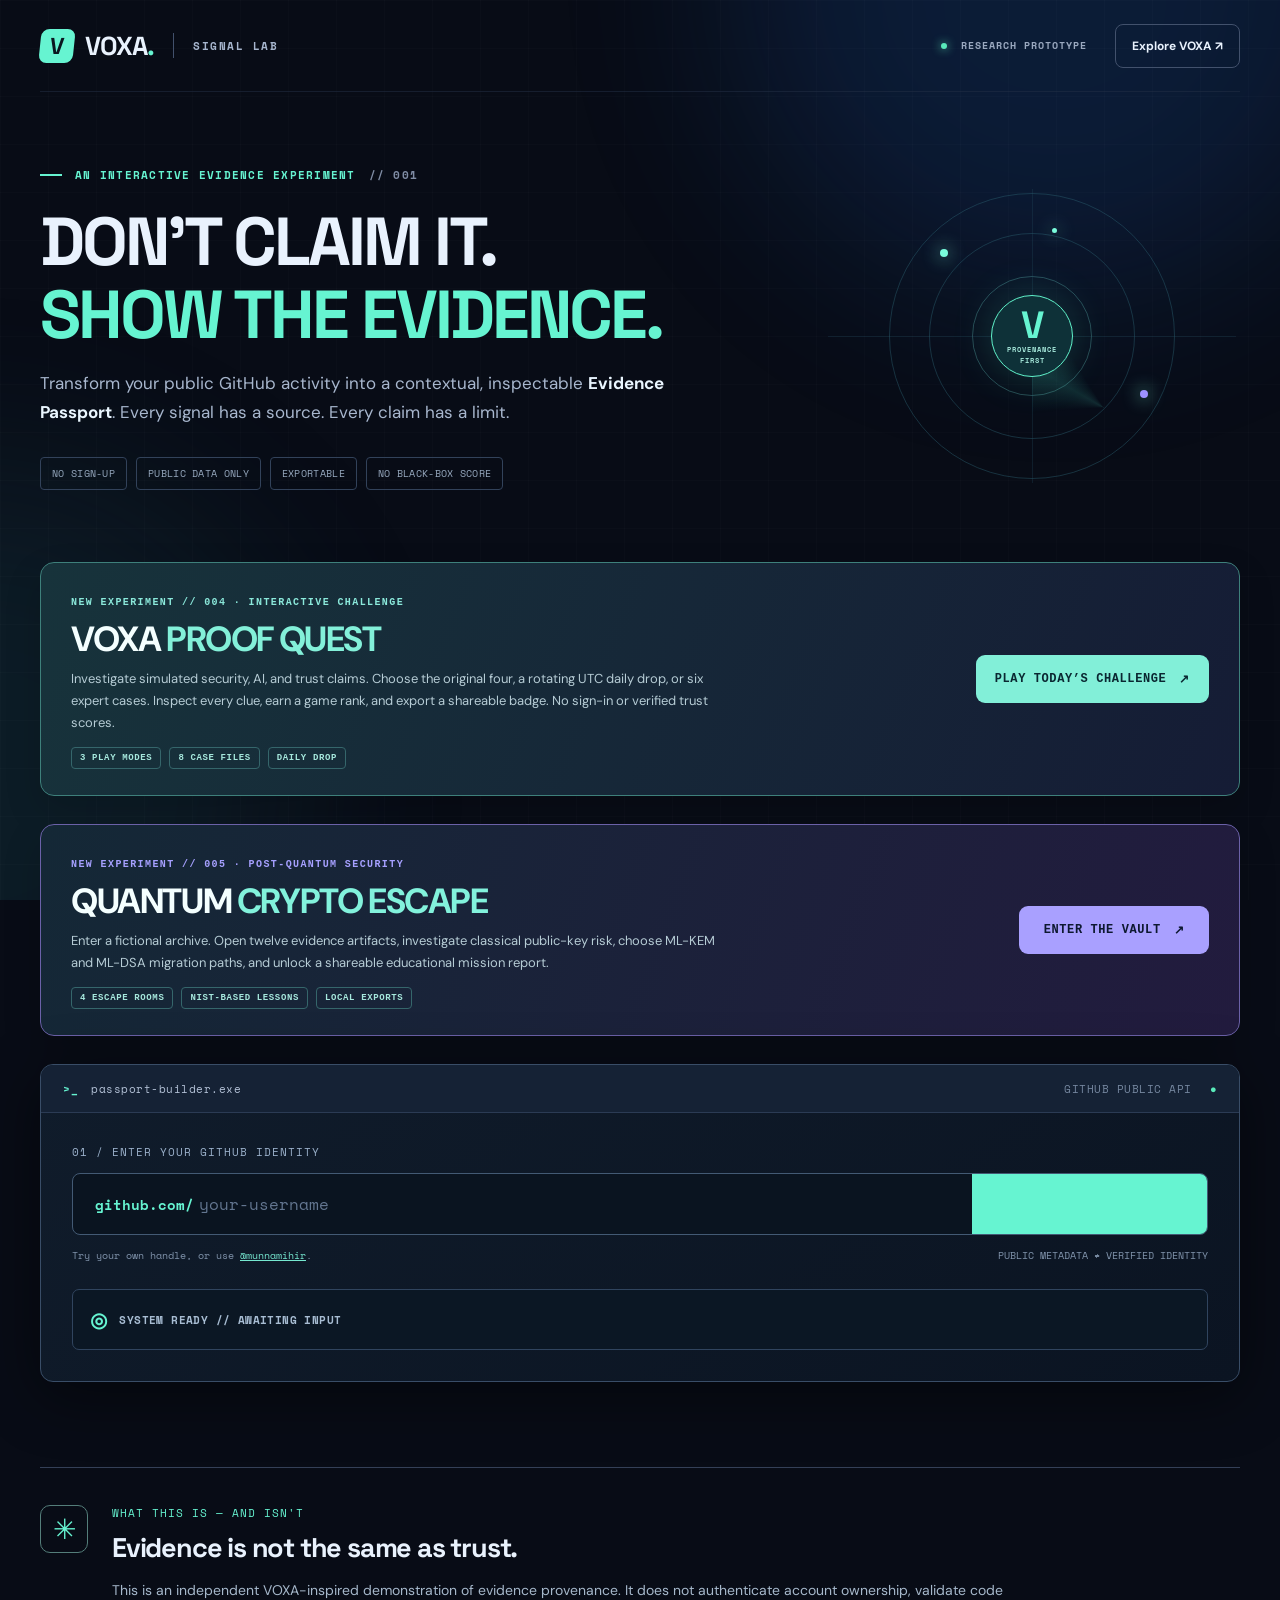
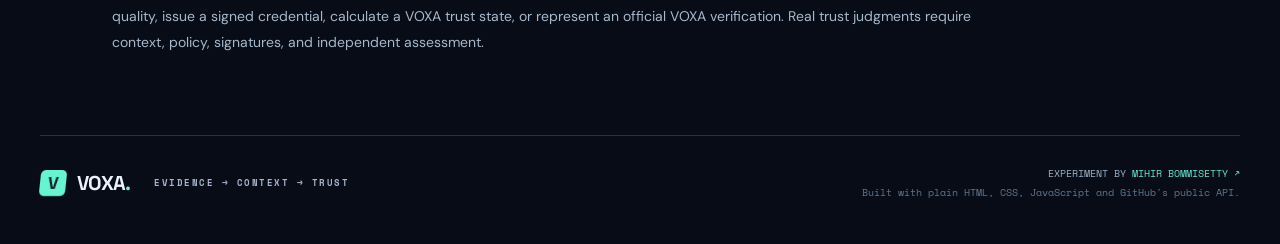
==== commit 8ed0f3f0: "feat: launch VOXA Quantum Crypto Escape Room and link Signal Lab" ====
--- a/voxa-studio/index.html
+++ b/voxa-studio/index.html
@@ -12,6 +12,8 @@
 <style>
 .proof-quest-promo{display:flex;align-items:center;justify-content:space-between;gap:28px;margin:16px 0 28px;padding:26px 30px;border:1px solid #3e807b;border-radius:14px;background:linear-gradient(112deg,#17333b,#151c35);box-shadow:0 15px 36px rgba(0,0,0,.15)}
 .proof-quest-copy{min-width:0;max-width:700px}.proof-quest-eyebrow{font:700 10px ui-monospace,monospace;letter-spacing:.14em;color:#8be9db}.proof-quest-promo h2{font-size:clamp(23px,3vw,35px);margin:8px 0;color:#f4ffff;line-height:1.2;letter-spacing:-.04em}.proof-quest-promo h2 span{color:#83f0d9}.proof-quest-promo p{max-width:660px;color:#b6ccd5;font-size:13px;line-height:1.7;margin:0 0 13px}.proof-quest-tags{display:flex;gap:8px;flex-wrap:wrap}.proof-quest-tags span{border:1px solid #35666b;border-radius:4px;padding:5px 8px;font:700 9px ui-monospace,monospace;letter-spacing:.07em;color:#a6e8dd}.proof-quest-start{display:inline-flex;align-items:center;justify-content:center;white-space:nowrap;min-width:184px;min-height:48px;padding:13px 19px;border-radius:9px;background:#82efd8;color:#0a2731!important;font:800 12px ui-monospace,monospace;letter-spacing:.05em;text-decoration:none}.proof-quest-start:hover{filter:brightness(1.10)}.proof-quest-start:focus-visible{outline:3px solid white;outline-offset:4px}.proof-quest-start span{margin-left:13px}@media(max-width:720px){.proof-quest-promo{flex-direction:column;align-items:stretch;padding:22px}.proof-quest-start{width:100%}}
+
+.crypto-escape-promo{display:flex;align-items:center;justify-content:space-between;gap:28px;margin:14px 0 28px;padding:26px 30px;border:1px solid #6b61a8;border-radius:14px;background:linear-gradient(110deg,#142836,#221b3e);box-shadow:0 16px 38px rgba(0,0,0,.16)}.crypto-escape-copy{min-width:0;max-width:700px}.crypto-escape-eyebrow{font:700 10px ui-monospace,monospace;letter-spacing:.14em;color:#a6a0ff}.crypto-escape-promo h2{font-size:clamp(23px,3vw,35px);margin:8px 0;color:#f4ffff;line-height:1.2;letter-spacing:-.04em}.crypto-escape-promo h2 span{color:#82f2dc}.crypto-escape-promo p{max-width:660px;color:#b6ccd5;font-size:13px;line-height:1.7;margin:0 0 13px}.crypto-escape-start{display:inline-flex;align-items:center;justify-content:center;white-space:nowrap;min-width:190px;min-height:48px;padding:13px 19px;border-radius:9px;background:#a9a0ff;color:#0d1830!important;font:800 12px ui-monospace,monospace;letter-spacing:.05em;text-decoration:none}.crypto-escape-start:hover{filter:brightness(1.10)}.crypto-escape-start:focus-visible{outline:3px solid white;outline-offset:4px}.crypto-escape-start span{margin-left:13px}@media(max-width:720px){.crypto-escape-promo{flex-direction:column;align-items:stretch;padding:22px}.crypto-escape-start{width:100%}}
 </style>
 </head>
 <body>
@@ -43,6 +45,15 @@
   </div>
   <a class="proof-quest-start" href="./proof-quest/?mode=daily" aria-label="Play today’s VOXA Proof Quest challenge">PLAY TODAY’S CHALLENGE <span aria-hidden="true">↗</span></a>
 </section>
+<section class="crypto-escape-promo" aria-labelledby="cryptoEscapeHeading">
+  <div class="crypto-escape-copy">
+    <span class="crypto-escape-eyebrow">NEW EXPERIMENT // 005 · POST-QUANTUM SECURITY</span>
+    <h2 id="cryptoEscapeHeading">QUANTUM <span>CRYPTO ESCAPE</span></h2>
+    <p>Enter a fictional archive. Open twelve evidence artifacts, investigate classical public-key risk, choose ML-KEM and ML-DSA migration paths, and unlock a shareable educational mission report.</p>
+    <div class="proof-quest-tags"><span>4 ESCAPE ROOMS</span><span>NIST-BASED LESSONS</span><span>LOCAL EXPORTS</span></div>
+  </div>
+  <a class="crypto-escape-start" href="./crypto-escape/">ENTER THE VAULT <span aria-hidden="true">↗</span></a>
+</section>
 <section class="console" aria-label="Create an evidence passport">
         <div class="panel-top"><div class="panel-title"><span class="terminal-icon">&gt;_</span><span>passport-builder.exe</span></div><div class="panel-top-right"><span>GITHUB PUBLIC API</span><span class="console-indicator">●</span></div></div>
         <div class="console-body">
